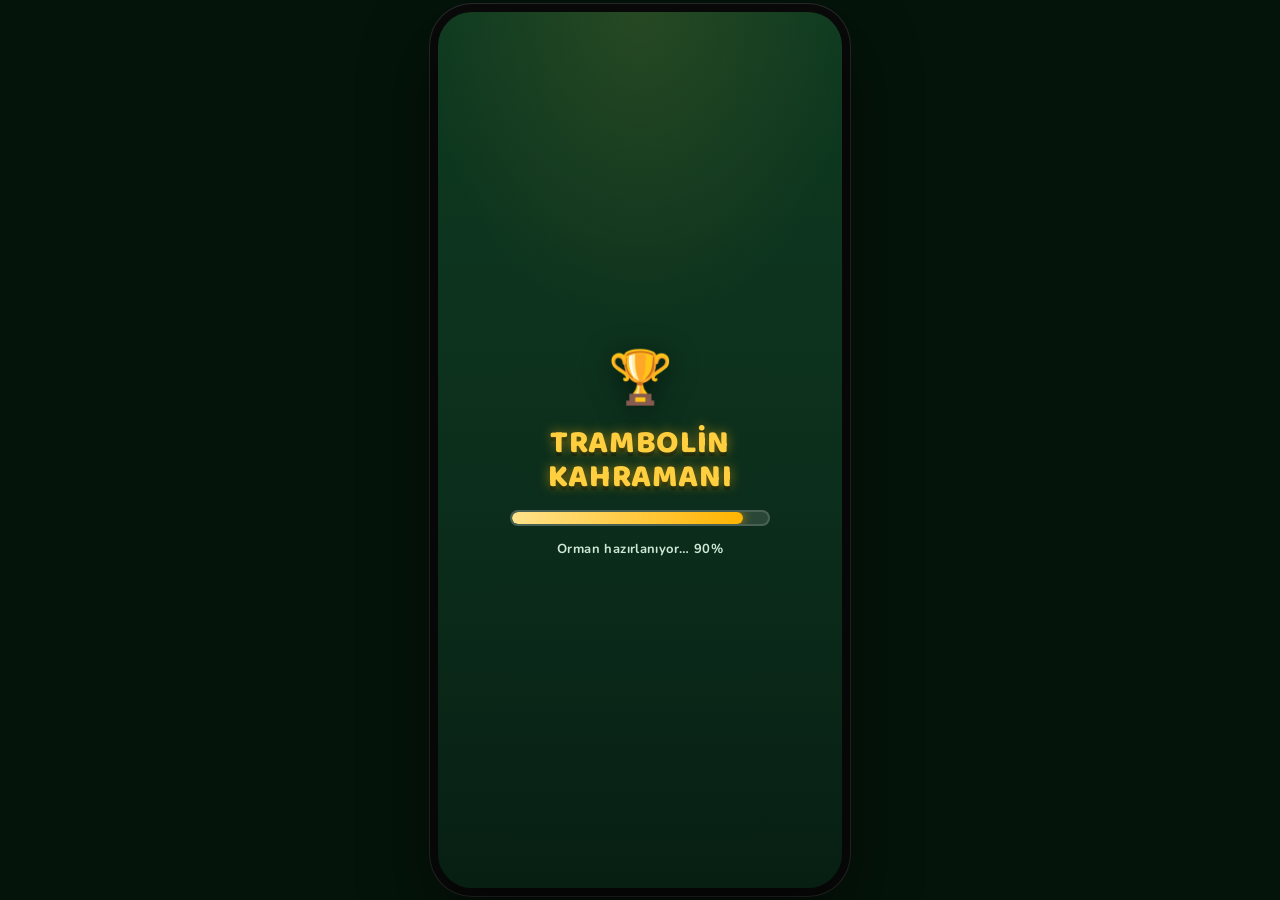
==== trampoline-game/index.html @ 2e157fe6 "Add Bölüm 13 · Okyanus Derinliği (Deep Ocean) New underwater theme: rising bubble parallax layers, s" ====
<!DOCTYPE html>
<html lang="tr">
<head>
<meta charset="UTF-8">
<meta name="viewport" content="width=device-width, initial-scale=1.0, maximum-scale=1.0, user-scalable=no, viewport-fit=cover">
<title>Trambolin Kahramanı</title>
<link rel="preconnect" href="https://fonts.googleapis.com">
<link rel="preconnect" href="https://fonts.gstatic.com" crossorigin>
<link href="https://fonts.googleapis.com/css2?family=Baloo+2:wght@500;700;800&family=Nunito:wght@400;600;700;800&display=swap" rel="stylesheet">
<link rel="stylesheet" href="style.css">
</head>
<body>
<div class="phone-frame" id="phoneFrame">
  <canvas id="game"></canvas>

  <!-- Yükleniyor ekranı -->
  <section class="screen loading-screen" id="loadingScreen">
    <div class="logo-badge">🏆</div>
    <h1 class="game-title">TRAMBOLİN<br>KAHRAMANI</h1>
    <div class="loading-bar-track">
      <div class="loading-bar-fill" id="loadingFill"></div>
    </div>
    <p class="loading-label" id="loadingLabel">Orman hazırlanıyor… 0%</p>
  </section>

  <!-- Ana menü -->
  <section class="screen menu-screen" id="menuScreen" hidden>
    <div class="menu-header">
      <div class="menu-header-title">
        <div class="logo-badge tiny">🥷</div>
        <h1 class="game-title small">TRAMBOLİN KAHRAMANI</h1>
      </div>
      <div class="gold-badge" id="menuGold"><span class="coin-dot">🪙</span><span id="menuGoldAmount">0</span></div>
    </div>

    <div class="level-list" id="levelList"><!-- JS ile doldurulur --></div>

    <div class="menu-buttons">
      <button class="btn btn-primary" id="startBtn">OYNA</button>
      <div class="menu-buttons-row">
        <div class="shop-btn-wrap">
          <div class="shop-hint" id="shopHint" hidden>
            <span class="shop-hint-arrow">⬆️</span>
            <span class="shop-hint-text">Yükseltme yap!</span>
          </div>
          <button class="btn btn-secondary" id="shopBtn">🛠️ YÜKSELTMELER</button>
        </div>
        <button class="btn btn-secondary" id="howtoBtn">❔ NASIL OYNANIR</button>
      </div>
    </div>
  </section>

  <!-- Nasıl oynanır ekranı -->
  <section class="screen howto-screen" id="howtoScreen" hidden>
    <h2 class="howto-title">Nasıl Oynanır?</h2>
    <ul class="howto-list">
      <li>
        <span class="howto-icon">🤸</span>
        <span>Kahramanın trambolin üzerinde otomatik olarak zıplar.</span>
      </li>
      <li>
        <span class="howto-icon">👆</span>
        <span>Havadayken ekrana dokun, her dokunuş onu biraz daha <b>yükseğe</b> fırlatır!</span>
      </li>
      <li>
        <span class="howto-icon">🪙</span>
        <span>Ne kadar yükseğe çıkarsan, o kadar çok <b>altın ödül</b> toplarsın.</span>
      </li>
      <li>
        <span class="howto-icon">🎭</span>
        <span>Tüm ödülleri topla, bölümü geç ve kahramanın <b>gizemli maskesi</b> düşsün!</span>
      </li>
      <li>
        <span class="howto-icon">🛠️</span>
        <span>Topladığın altınlarla <b>Yükseltmeler</b>'den trambolini geliştir — oyun sırasında da açabilirsin, etkisi hemen başlar!</span>
      </li>
      <li>
        <span class="howto-icon">🗺️</span>
        <span>Bölümü geçince yeni bir tema açılır: Kar Dağı, Çöl Vahası, Balon Şenliği ve Slime Körfezi, Turkuaz Ada, Gökdelenler, Örümcek Kulesi, Beyzbol Stadyumu, Uzay Yarışı, Kutup Işıkları, Volkan Ağzı ve Okyanus Derinliği seni bekliyor. Gökdelenlerde helikoptere binince dokunarak hızlan, pervanelerle bulutları yar! 🚁 Örümcek Kulesi'nde trambolinden zıpladıktan sonra bir örümcek kahraman sana ağ atıp birlikte yükseklere taşır 🕸️ — ama ağda süzülme hızı hızla düşer, bu yüzden tırmanmaya devam etmek için ekrana <b>aralıksız dokunman</b> gerekir; tıklamayı bırakırsan yavaşça düşmeye başlarsın! Beyzbol Stadyumu'nda dev ışık kuleleri ve toprak elmasın üzerinde altın yerine <b>futbol, basketbol ve tenis topu</b> toplarsın ⚽🏀🎾. Uzay Yarışı'nda yıldızların arasında altın yerine <b>kuyruklu yıldız</b> toplarsın ☄️ — her kuyruklu yıldız seni kalıcı olarak <b>daha da hızlandırır</b>, tempo gittikçe artar! Kutup Işıkları'nda gökyüzünde dalgalanan auroralar altında altın yerine <b>kar taneleri</b> ❄️ toplarsın. Volkan Ağzı'nda kaynayan lav gölünün üzerinde altın yerine <b>kor</b> 🔥 toplarsın. Okyanus Derinliği'nde mercanlar arasından yüzeye doğru yüzerken altın yerine <b>inci</b> 🫧 toplarsın. Her bölümde yeni yükseltme kademeleri açılır. Mancınığa ulaşınca ekrana basılı tut, metre yeşildeyken bırak! 🎯 Balonları itip geç 🎈, yapışan slime'ları dokunarak silkele! Uçuş Takviyesi her dokunuşta daha çok slime atar, Yay Gücü ise yükünü hafifletir.</span>
      </li>
      <li>
        <span class="howto-icon">✕</span>
        <span>Takılırsan HUD'daki <b>Bölümü Bitir</b> ile ana menüye dönebilirsin — ama önce Yükseltmeler'den güçlenmeyi dene!</span>
      </li>
    </ul>
    <div class="menu-buttons">
      <button class="btn btn-primary" id="howtoStartBtn">ANLADIM, OYNA!</button>
      <button class="btn btn-secondary" id="howtoBackBtn">GERİ</button>
    </div>
  </section>

  <!-- Dükkan / yükseltme ekranı -->
  <section class="screen shop-screen" id="shopScreen" hidden>
    <h2 class="howto-title">🛠️ Yükseltmeler</h2>
    <div class="gold-badge large" id="shopGold"><span class="coin-dot">🪙</span><span id="shopGoldAmount">0</span></div>

    <div class="upgrade-list" id="upgradeList"><!-- JS ile doldurulur --></div>

    <div class="menu-buttons">
      <button class="btn btn-secondary" id="shopBackBtn">GERİ</button>
    </div>
  </section>

  <!-- Oyun içi HUD -->
  <div class="hud" id="hud" hidden>
    <div class="hud-top">
      <div class="hud-level" id="hudLevel">Bölüm 1 · Yeşil Orman</div>
      <div class="hud-badges">
        <div class="hud-coins"><span class="coin-dot" id="hudCoinIcon">🪙</span><span id="coinCount">0</span>/<span id="coinTotal">6</span></div>
        <div class="hud-gold"><span class="coin-dot">💰</span><span id="hudGoldAmount">0</span></div>
      </div>
    </div>
    <div class="slime-warn" id="slimeWarn" hidden></div>
    <div class="height-track">
      <div class="height-fill" id="heightFill"></div>
    </div>
    <div class="hud-bottom">
      <div class="hud-chips">
        <div class="chip-col" id="chipsLeft"></div>
        <div class="chip-col right" id="chipsRight"></div>
      </div>
      <div class="hud-actions">
        <button class="hud-shop-btn" id="hudShopBtn">🛠️ Yükseltmeler</button>
        <button class="hud-shop-btn" id="hudRestartBtn">🔄 Yeniden Başlat</button>
        <button class="hud-shop-btn hud-quit-btn" id="hudQuitBtn">✕ Bölümü Bitir</button>
      </div>
    </div>
  </div>

  <!-- Mancınık fırlatma metresi -->
  <div class="sling-meter" id="slingMeter" hidden>
    <div class="sling-meter-title">FIRLATMA GÜCÜ</div>
    <div class="sling-meter-bar">
      <div class="sling-seg sling-red"></div>
      <div class="sling-seg sling-yellow"></div>
      <div class="sling-seg sling-green"></div>
      <div class="sling-marker" id="slingMarker"></div>
    </div>
    <div class="sling-meter-labels"><span>Yetersiz</span><span>Orta</span><span>Yeterli</span></div>
    <div class="sling-meter-hint">Basılı tut, yeşilde bırak!</div>
  </div>
  <div class="sling-result" id="slingResult" hidden></div>

  <!-- Bölüm tamamlandı ekranı -->
  <section class="screen complete-screen" id="completeScreen" hidden>
    <div class="confetti-layer" id="confettiLayer"></div>
    <div class="logo-badge">🎉</div>
    <h1 class="game-title small">TEBRİKLER!</h1>
    <p class="complete-sub" id="completeLevelName">Bölüm 1 Tamamlandı</p>
    <p class="complete-sub2">Kahramanın maskesi düştü! 🎭➡️😄</p>
    <p class="complete-gold" id="completeGoldEarned">+60 🪙</p>
    <p class="complete-unlock" id="completeUnlockMsg" hidden>Yeni bölüm açıldı!</p>
    <div class="menu-buttons">
      <button class="btn btn-primary btn-lg" id="nextLevelBtn" hidden>SONRAKİ BÖLÜM</button>
      <button class="btn btn-secondary btn-lg" id="replayBtn">TEKRAR OYNA</button>
      <button class="btn btn-secondary" id="menuBtn">ANA MENÜ</button>
    </div>
  </section>
</div>

  <script src="game.js"></script>
</body>
</html>
---- trampoline-game/style.css ----
:root {
  color-scheme: dark;
  --gold: #ffcf3f;
  --gold-glow: #ffb400;
  --forest-dark: #0c2e1c;
  --forest-mid: #164a2b;
  --ink: #fff8e6;
  --muted: #cfe8d6;
}

* { box-sizing: border-box; -webkit-tap-highlight-color: transparent; }

html, body {
  height: 100%;
  margin: 0;
  overscroll-behavior: none;
  touch-action: manipulation;
}

body {
  background: #04140a;
  color: var(--ink);
  font-family: 'Nunito', -apple-system, BlinkMacSystemFont, "Segoe UI", Roboto, sans-serif;
  display: flex;
  align-items: center;
  justify-content: center;
  min-height: 100vh;
  padding: 12px;
  user-select: none;
}

.phone-frame {
  position: relative;
  width: min(100vw - 24px, calc((100vh - 24px) * 390 / 844));
  aspect-ratio: 390 / 844;
  background: #04140a;
  border-radius: 34px;
  overflow: hidden;
  box-shadow: 0 30px 70px rgba(0, 0, 0, 0.6), 0 0 0 8px #0a0a0a, 0 0 0 9px #2a2a2a;
}

#game {
  position: absolute;
  inset: 0;
  width: 100%;
  height: 100%;
  display: block;
  touch-action: none;
}

[hidden] {
  display: none !important;
}

.screen {
  position: absolute;
  inset: 0;
  z-index: 5;
  display: flex;
  flex-direction: column;
  align-items: center;
  justify-content: center;
  gap: 14px;
  padding: 32px 26px;
  text-align: center;
  background:
    radial-gradient(ellipse 90% 60% at 50% 0%, rgba(255, 207, 63, 0.10), transparent 60%),
    linear-gradient(180deg, #0e3a20 0%, #0c2e1c 55%, #071f13 100%);
}

.logo-badge {
  font-size: 52px;
  filter: drop-shadow(0 6px 14px rgba(0, 0, 0, 0.5));
  animation: bob 2.4s ease-in-out infinite;
}
.logo-badge.small { font-size: 40px; }
.logo-badge.tiny { font-size: 26px; animation: none; }

@keyframes bob {
  0%, 100% { transform: translateY(0); }
  50% { transform: translateY(-8px); }
}

.game-title {
  font-family: 'Baloo 2', 'Nunito', sans-serif;
  font-weight: 800;
  font-size: 32px;
  line-height: 1.08;
  margin: 0;
  letter-spacing: 0.02em;
  color: var(--gold);
  text-shadow: 0 0 12px rgba(255, 180, 0, 0.55), 0 4px 0 rgba(0, 0, 0, 0.35);
}
.game-title.small { font-size: 26px; }

.level-subtitle {
  margin: 0;
  color: var(--muted);
  font-weight: 700;
  font-size: 15px;
  letter-spacing: 0.03em;
}

/* Menu header */
.menu-header {
  width: 100%;
  max-width: 320px;
  display: flex;
  align-items: center;
  justify-content: space-between;
  gap: 8px;
}

.menu-header-title {
  display: flex;
  align-items: center;
  gap: 8px;
  min-width: 0;
}

.menu-header-title .game-title {
  font-size: 15px;
  line-height: 1.15;
  text-align: left;
}

.gold-badge {
  display: flex;
  align-items: center;
  gap: 5px;
  font-family: 'Baloo 2', sans-serif;
  font-weight: 700;
  font-size: 15px;
  color: var(--gold);
  background: rgba(0, 0, 0, 0.3);
  border: 1px solid rgba(255, 207, 63, 0.3);
  padding: 6px 12px;
  border-radius: 999px;
  flex-shrink: 0;
}

.gold-badge.large {
  font-size: 20px;
  padding: 8px 18px;
}

/* Level list */
.level-list {
  width: 100%;
  max-width: 320px;
  display: flex;
  flex-direction: column;
  gap: 8px;
}

.level-card {
  display: flex;
  align-items: center;
  gap: 10px;
  background: rgba(255, 255, 255, 0.06);
  border: 1px solid rgba(255, 255, 255, 0.12);
  border-radius: 14px;
  padding: 10px 12px;
  text-align: left;
  cursor: pointer;
  font-family: 'Nunito', sans-serif;
  color: var(--ink);
  transition: transform 0.1s ease, border-color 0.15s ease;
}

.level-card:active { transform: scale(0.98); }

.level-card.current {
  border-color: var(--gold);
  background: rgba(255, 207, 63, 0.12);
}

.level-card.locked {
  opacity: 0.55;
  cursor: not-allowed;
}

.level-card-icon {
  font-size: 26px;
  width: 34px;
  text-align: center;
  flex-shrink: 0;
}

.level-card-info {
  flex: 1;
  min-width: 0;
}

.level-card-name {
  font-weight: 700;
  font-size: 13px;
}

.level-card-status {
  font-size: 11px;
  color: var(--muted);
}

.level-card-check {
  font-size: 16px;
  flex-shrink: 0;
}

.menu-buttons {
  display: flex;
  flex-direction: column;
  gap: 12px;
  width: 100%;
  max-width: 280px;
  margin-top: 8px;
}

.menu-buttons-row {
  display: flex;
  gap: 10px;
}

.menu-buttons-row .btn {
  flex: 1;
  padding-left: 6px;
  padding-right: 6px;
  font-size: 13px;
}

.shop-btn-wrap {
  position: relative;
  flex: 1;
  display: flex;
}

/* Animated hint pointing at the upgrades button after an incomplete run */
.shop-hint {
  position: absolute;
  bottom: 100%;
  left: 50%;
  transform: translateX(-50%);
  display: flex;
  flex-direction: column;
  align-items: center;
  gap: 2px;
  margin-bottom: 4px;
  pointer-events: none;
  white-space: nowrap;
  z-index: 2;
}

.shop-hint-arrow {
  font-size: 22px;
  animation: hint-bounce 0.9s ease-in-out infinite;
  filter: drop-shadow(0 0 6px rgba(255, 180, 0, 0.7));
}

.shop-hint-text {
  font-family: 'Baloo 2', sans-serif;
  font-weight: 700;
  font-size: 12px;
  color: var(--gold);
  background: rgba(0, 0, 0, 0.55);
  padding: 3px 10px;
  border-radius: 999px;
  text-shadow: 0 0 6px rgba(255, 180, 0, 0.6);
}

@keyframes hint-bounce {
  0%, 100% { transform: translateY(0); }
  50% { transform: translateY(6px); }
}

@media (prefers-reduced-motion: reduce) {
  .shop-hint-arrow { animation: none; }
}

.btn {
  border: none;
  padding: 15px 20px;
  border-radius: 16px;
  font-family: 'Baloo 2', 'Nunito', sans-serif;
  font-size: 17px;
  font-weight: 700;
  letter-spacing: 0.03em;
  cursor: pointer;
  transition: transform 0.1s ease;
}
.btn:active { transform: scale(0.96); }
.btn:focus-visible { outline: 3px solid #9be8ff; outline-offset: 2px; }

.btn-lg {
  font-size: 20px;
  padding: 17px 20px;
}

.btn-primary {
  background: linear-gradient(180deg, #ffe28a, var(--gold-glow));
  color: #3a2400;
  box-shadow: 0 8px 0 #a76a00, 0 10px 20px rgba(255, 180, 0, 0.35);
}

.btn-secondary {
  background: rgba(255, 255, 255, 0.08);
  color: var(--ink);
  border: 2px solid rgba(255, 255, 255, 0.18);
  box-shadow: 0 6px 0 rgba(0, 0, 0, 0.25);
}

.menu-hint {
  margin-top: 4px;
  font-size: 12px;
  color: var(--muted);
  opacity: 0.8;
}

/* Loading */
.loading-bar-track {
  width: 78%;
  max-width: 260px;
  height: 16px;
  border-radius: 999px;
  background: rgba(255, 255, 255, 0.12);
  overflow: hidden;
  border: 2px solid rgba(255, 255, 255, 0.15);
}

.loading-bar-fill {
  height: 100%;
  width: 0%;
  border-radius: 999px;
  background: linear-gradient(90deg, #ffe28a, var(--gold-glow));
  box-shadow: 0 0 12px rgba(255, 180, 0, 0.7);
  transition: width 0.15s ease-out;
}

.loading-label {
  margin: 0;
  font-size: 13px;
  font-weight: 700;
  color: var(--muted);
  letter-spacing: 0.03em;
}

/* Nasıl oynanır */
.howto-title {
  font-family: 'Baloo 2', sans-serif;
  color: var(--gold);
  font-size: 24px;
  margin: 0 0 4px;
}

.howto-list {
  list-style: none;
  margin: 0;
  padding: 0;
  display: flex;
  flex-direction: column;
  gap: 14px;
  text-align: left;
  width: 100%;
  max-width: 300px;
}

.howto-list li {
  display: flex;
  align-items: flex-start;
  gap: 12px;
  background: rgba(255, 255, 255, 0.06);
  border: 1px solid rgba(255, 255, 255, 0.12);
  border-radius: 14px;
  padding: 12px 14px;
  font-size: 14px;
  line-height: 1.4;
  color: var(--ink);
}

.howto-icon {
  font-size: 22px;
  flex-shrink: 0;
}

.howto-list b { color: var(--gold); }

/* Dükkan / yükseltmeler */
.upgrade-list {
  width: 100%;
  max-width: 320px;
  display: flex;
  flex-direction: column;
  gap: 12px;
}

.upgrade-card {
  background: rgba(255, 255, 255, 0.06);
  border: 1px solid rgba(255, 255, 255, 0.12);
  border-radius: 16px;
  padding: 14px 16px;
  text-align: left;
}

.upgrade-card-top {
  display: flex;
  align-items: center;
  gap: 10px;
  margin-bottom: 6px;
}

.upgrade-icon { font-size: 24px; }

.upgrade-name {
  font-weight: 700;
  font-size: 17px;
  flex: 1;
}

.upgrade-tier-dots {
  display: flex;
  gap: 4px;
}

.upgrade-tier-dots .dot {
  width: 8px;
  height: 8px;
  border-radius: 50%;
  background: rgba(255, 255, 255, 0.18);
}

.upgrade-tier-dots .dot.filled {
  background: var(--gold);
  box-shadow: 0 0 6px rgba(255, 180, 0, 0.8);
}

.upgrade-desc {
  font-size: 13px;
  color: var(--muted);
  margin: 0 0 10px;
  line-height: 1.4;
}

.upgrade-buy-row {
  display: flex;
  align-items: center;
  justify-content: space-between;
  gap: 10px;
}

.upgrade-cost {
  font-family: 'Baloo 2', sans-serif;
  font-weight: 700;
  font-size: 16px;
  color: var(--gold);
}

.upgrade-buy-btn {
  border: none;
  padding: 9px 16px;
  border-radius: 10px;
  font-family: 'Baloo 2', sans-serif;
  font-weight: 700;
  font-size: 15px;
  cursor: pointer;
  background: linear-gradient(180deg, #ffe28a, var(--gold-glow));
  color: #3a2400;
  box-shadow: 0 4px 0 #a76a00;
}

.upgrade-buy-btn:active { transform: scale(0.95); }
.upgrade-buy-btn:focus-visible { outline: 3px solid #9be8ff; outline-offset: 2px; }

.upgrade-buy-btn:disabled {
  background: rgba(255, 255, 255, 0.1);
  color: var(--muted);
  box-shadow: none;
  cursor: not-allowed;
}

/* HUD */
.hud {
  position: absolute;
  top: 0;
  left: 0;
  right: 0;
  bottom: 0;
  z-index: 4;
  padding: 16px 18px 14px;
  display: flex;
  flex-direction: column;
  gap: 8px;
  pointer-events: none;
}

.hud-top {
  display: flex;
  align-items: center;
  justify-content: space-between;
}

.hud-level {
  font-size: 11px;
  white-space: nowrap;
  min-width: 0;
  overflow: hidden;
  text-overflow: ellipsis;
  font-weight: 700;
  letter-spacing: 0.02em;
  color: var(--muted);
  background: rgba(0, 0, 0, 0.35);
  padding: 6px 12px;
  border-radius: 999px;
}

.hud-badges {
  display: flex;
  gap: 6px;
}

.hud-coins, .hud-gold {
  display: flex;
  align-items: center;
  gap: 4px;
  font-family: 'Baloo 2', sans-serif;
  font-weight: 700;
  font-size: 14px;
  color: var(--gold);
  background: rgba(0, 0, 0, 0.35);
  padding: 6px 12px;
  border-radius: 999px;
}

.hud-gold { color: #ffe28a; }

.coin-dot { font-size: 15px; }

.hud-bottom {
  margin-top: auto;
  display: flex;
  flex-direction: column;
  gap: 8px;
}

.hud-chips {
  display: flex;
  justify-content: space-between;
  align-items: flex-end;
}

.chip-col {
  display: flex;
  flex-direction: column;
  gap: 4px;
}
.chip-col.right { align-items: flex-end; }

.upgrade-chip {
  font-size: 14px;
  font-weight: 800;
  color: var(--gold);
  background: rgba(0, 0, 0, 0.55);
  border: 1px solid rgba(255, 207, 63, 0.6);
  padding: 4px 10px;
  border-radius: 999px;
  white-space: nowrap;
}
.upgrade-chip.maxed { color: #ffe28a; border-color: #ffe28a; }

/* Upgrades screen: scrolling list so many upgrades fit */
.shop-screen {
  justify-content: flex-start;
  padding-top: 22px;
  padding-bottom: 18px;
  gap: 10px;
}
.shop-screen .upgrade-list {
  flex: 1 1 0;
  min-height: 0;
  overflow-y: auto;
  gap: 8px;
  padding-right: 4px;
}
.shop-screen .upgrade-card { padding: 10px 12px; }
.upgrade-card.locked { opacity: 0.55; }
.howto-screen { justify-content: flex-start; overflow-y: auto; }

.hud-actions {
  display: flex;
  flex-wrap: wrap;
  justify-content: center;
  gap: 8px;
}

.hud-shop-btn {
  pointer-events: auto;
  border: 1px solid rgba(255, 207, 63, 0.45);
  background: rgba(0, 0, 0, 0.45);
  color: var(--gold);
  font-family: 'Baloo 2', sans-serif;
  font-weight: 700;
  font-size: 15px;
  padding: 8px 14px;
  border-radius: 999px;
  cursor: pointer;
}
.hud-shop-btn:active { transform: scale(0.95); }
.hud-shop-btn:focus-visible { outline: 3px solid #9be8ff; outline-offset: 2px; }

.hud-quit-btn {
  border-color: rgba(255, 120, 120, 0.5);
  color: #ffb3b3;
}

.slime-warn {
  align-self: flex-start;
  background: rgba(40, 140, 60, 0.85);
  color: #eaffe9;
  font-weight: 800;
  font-size: 12px;
  padding: 6px 12px;
  border-radius: 999px;
}

/* Slingshot meter */
.sling-meter {
  position: absolute;
  left: 50%;
  bottom: 190px;
  transform: translateX(-50%);
  width: 78%;
  max-width: 290px;
  z-index: 4;
  pointer-events: none;
  text-align: center;
}
.sling-meter-title {
  font-family: 'Baloo 2', sans-serif;
  font-weight: 800;
  font-size: 13px;
  letter-spacing: 0.06em;
  color: #fff;
  text-shadow: 0 2px 6px rgba(0, 0, 0, 0.7);
  margin-bottom: 6px;
}
.sling-meter-bar {
  position: relative;
  display: flex;
  height: 22px;
  border-radius: 999px;
  overflow: hidden;
  border: 2px solid rgba(255, 255, 255, 0.85);
  box-shadow: 0 4px 12px rgba(0, 0, 0, 0.5);
}
.sling-seg { height: 100%; }
.sling-red { width: 35%; background: #e5383b; }
.sling-yellow { width: 35%; background: #ffd23f; }
.sling-green { width: 30%; background: #3ddc84; }
.sling-marker {
  position: absolute;
  top: -3px;
  bottom: -3px;
  left: 0;
  width: 5px;
  background: #fff;
  box-shadow: 0 0 8px #fff, 0 0 2px #000;
  transform: translateX(-50%);
}
.sling-meter-labels {
  display: flex;
  margin-top: 4px;
  font-size: 11px;
  font-weight: 800;
  color: #fff;
  text-shadow: 0 1px 4px rgba(0, 0, 0, 0.8);
}
.sling-meter-labels span:nth-child(1) { width: 35%; text-align: center; }
.sling-meter-labels span:nth-child(2) { width: 35%; text-align: center; }
.sling-meter-labels span:nth-child(3) { width: 30%; text-align: center; }
.sling-meter-hint {
  margin-top: 8px;
  font-size: 12px;
  font-weight: 700;
  color: #fff;
  text-shadow: 0 1px 4px rgba(0, 0, 0, 0.8);
}
.sling-result {
  position: absolute;
  left: 0;
  right: 0;
  top: 40%;
  z-index: 4;
  pointer-events: none;
  text-align: center;
  font-family: 'Baloo 2', sans-serif;
  font-weight: 800;
  font-size: 28px;
  text-shadow: 0 3px 10px rgba(0, 0, 0, 0.7);
}

.screen.shop-overlay {
  background: rgba(5, 22, 13, 0.88);
}

.height-track {
  align-self: flex-end;
  width: 8px;
  height: 220px;
  background: rgba(0, 0, 0, 0.35);
  border-radius: 999px;
  overflow: hidden;
  position: relative;
}

.height-fill {
  position: absolute;
  bottom: 0;
  left: 0;
  right: 0;
  height: 0%;
  background: linear-gradient(180deg, var(--gold), var(--gold-glow));
  box-shadow: 0 0 8px rgba(255, 180, 0, 0.7);
  transition: height 0.12s linear;
}

/* Level complete */
.complete-screen {
  background:
    radial-gradient(ellipse 100% 70% at 50% 20%, rgba(255, 207, 63, 0.20), transparent 60%),
    linear-gradient(180deg, #123c22 0%, #0c2e1c 60%, #071f13 100%);
}

.complete-sub {
  margin: 0;
  font-family: 'Baloo 2', sans-serif;
  font-size: 18px;
  font-weight: 700;
  color: var(--ink);
}

.complete-sub2 {
  margin: 0;
  font-size: 14px;
  color: var(--muted);
}

.complete-gold {
  margin: 4px 0 0;
  font-family: 'Baloo 2', sans-serif;
  font-weight: 700;
  font-size: 20px;
  color: var(--gold);
  text-shadow: 0 0 10px rgba(255, 180, 0, 0.5);
}

.complete-unlock {
  margin: 0;
  font-size: 13px;
  font-weight: 700;
  color: #9be8ff;
}

.confetti-layer {
  position: absolute;
  inset: 0;
  overflow: hidden;
  pointer-events: none;
  z-index: -1;
}

.confetti-piece {
  position: absolute;
  top: -20px;
  width: 8px;
  height: 12px;
  opacity: 0.95;
  animation: confetti-fall linear forwards;
}

@keyframes confetti-fall {
  to {
    transform: translateY(120vh) rotate(560deg);
    opacity: 0;
  }
}

@media (prefers-reduced-motion: reduce) {
  .logo-badge { animation: none; }
  .confetti-piece { animation-duration: 0.01ms !important; }
}

@media (max-height: 700px) {
  .howto-list li { padding: 10px 12px; font-size: 13px; }
  .game-title { font-size: 26px; }
  .level-card { padding: 8px 10px; }
  .upgrade-card { padding: 10px 12px; }
}
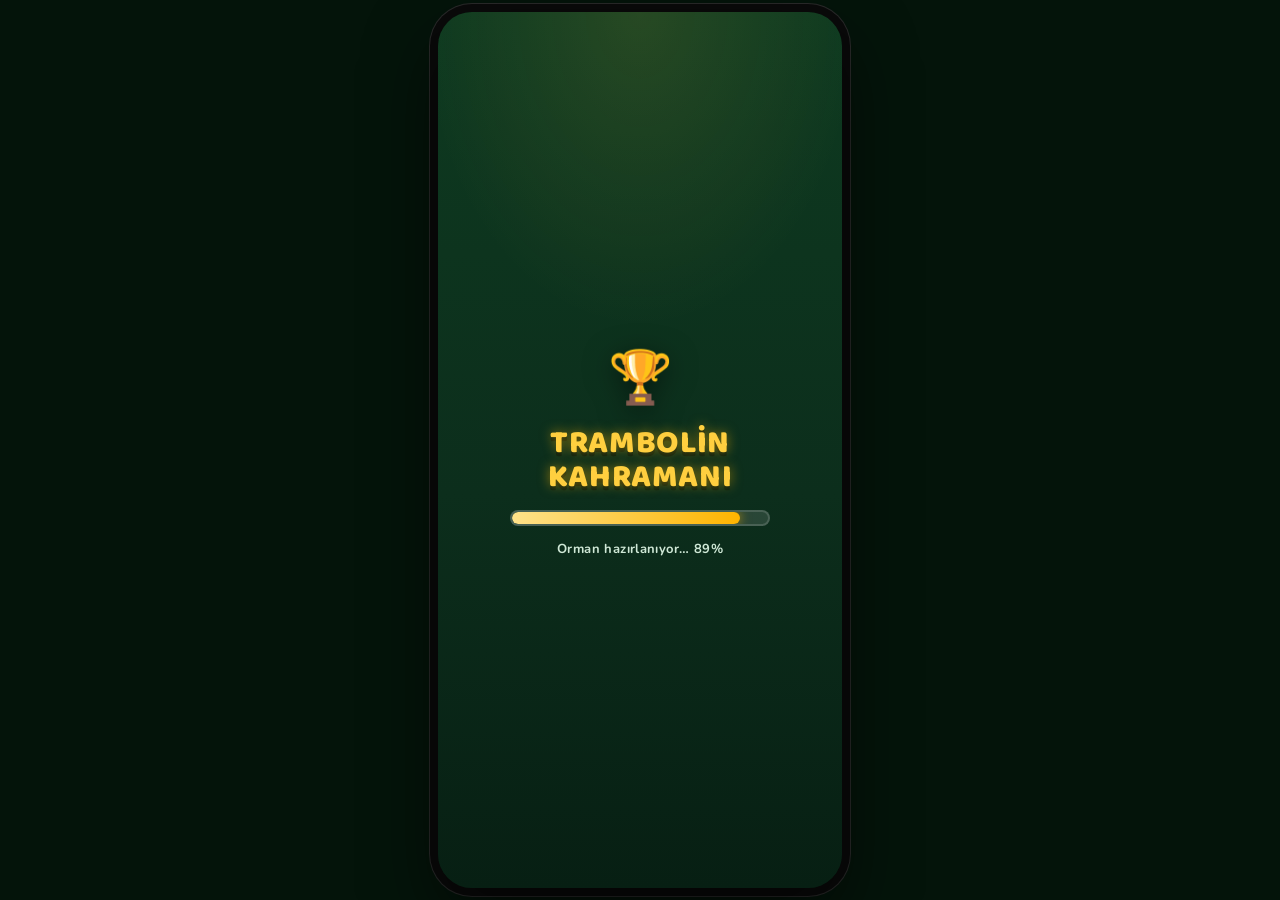
==== commit 454f25e3: "Add Bölüm 14 · Kristal Mağara (Crystal Cave) New underground cavern theme: glowing faceted crystal c" ====
--- a/trampoline-game/index.html
+++ b/trampoline-game/index.html
@@ -76,7 +76,7 @@
       </li>
       <li>
         <span class="howto-icon">🗺️</span>
-        <span>Bölümü geçince yeni bir tema açılır: Kar Dağı, Çöl Vahası, Balon Şenliği ve Slime Körfezi, Turkuaz Ada, Gökdelenler, Örümcek Kulesi, Beyzbol Stadyumu, Uzay Yarışı, Kutup Işıkları, Volkan Ağzı ve Okyanus Derinliği seni bekliyor. Gökdelenlerde helikoptere binince dokunarak hızlan, pervanelerle bulutları yar! 🚁 Örümcek Kulesi'nde trambolinden zıpladıktan sonra bir örümcek kahraman sana ağ atıp birlikte yükseklere taşır 🕸️ — ama ağda süzülme hızı hızla düşer, bu yüzden tırmanmaya devam etmek için ekrana <b>aralıksız dokunman</b> gerekir; tıklamayı bırakırsan yavaşça düşmeye başlarsın! Beyzbol Stadyumu'nda dev ışık kuleleri ve toprak elmasın üzerinde altın yerine <b>futbol, basketbol ve tenis topu</b> toplarsın ⚽🏀🎾. Uzay Yarışı'nda yıldızların arasında altın yerine <b>kuyruklu yıldız</b> toplarsın ☄️ — her kuyruklu yıldız seni kalıcı olarak <b>daha da hızlandırır</b>, tempo gittikçe artar! Kutup Işıkları'nda gökyüzünde dalgalanan auroralar altında altın yerine <b>kar taneleri</b> ❄️ toplarsın. Volkan Ağzı'nda kaynayan lav gölünün üzerinde altın yerine <b>kor</b> 🔥 toplarsın. Okyanus Derinliği'nde mercanlar arasından yüzeye doğru yüzerken altın yerine <b>inci</b> 🫧 toplarsın. Her bölümde yeni yükseltme kademeleri açılır. Mancınığa ulaşınca ekrana basılı tut, metre yeşildeyken bırak! 🎯 Balonları itip geç 🎈, yapışan slime'ları dokunarak silkele! Uçuş Takviyesi her dokunuşta daha çok slime atar, Yay Gücü ise yükünü hafifletir.</span>
+        <span>Bölümü geçince yeni bir tema açılır: Kar Dağı, Çöl Vahası, Balon Şenliği ve Slime Körfezi, Turkuaz Ada, Gökdelenler, Örümcek Kulesi, Beyzbol Stadyumu, Uzay Yarışı, Kutup Işıkları, Volkan Ağzı, Okyanus Derinliği ve Kristal Mağara seni bekliyor. Gökdelenlerde helikoptere binince dokunarak hızlan, pervanelerle bulutları yar! 🚁 Örümcek Kulesi'nde trambolinden zıpladıktan sonra bir örümcek kahraman sana ağ atıp birlikte yükseklere taşır 🕸️ — ama ağda süzülme hızı hızla düşer, bu yüzden tırmanmaya devam etmek için ekrana <b>aralıksız dokunman</b> gerekir; tıklamayı bırakırsan yavaşça düşmeye başlarsın! Beyzbol Stadyumu'nda dev ışık kuleleri ve toprak elmasın üzerinde altın yerine <b>futbol, basketbol ve tenis topu</b> toplarsın ⚽🏀🎾. Uzay Yarışı'nda yıldızların arasında altın yerine <b>kuyruklu yıldız</b> toplarsın ☄️ — her kuyruklu yıldız seni kalıcı olarak <b>daha da hızlandırır</b>, tempo gittikçe artar! Kutup Işıkları'nda gökyüzünde dalgalanan auroralar altında altın yerine <b>kar taneleri</b> ❄️ toplarsın. Volkan Ağzı'nda kaynayan lav gölünün üzerinde altın yerine <b>kor</b> 🔥 toplarsın. Okyanus Derinliği'nde mercanlar arasından yüzeye doğru yüzerken altın yerine <b>inci</b> 🫧 toplarsın. Kristal Mağara'da parlayan kristal kümeleri arasında altın yerine <b>kristal</b> 💎 toplarsın. Her bölümde yeni yükseltme kademeleri açılır. Mancınığa ulaşınca ekrana basılı tut, metre yeşildeyken bırak! 🎯 Balonları itip geç 🎈, yapışan slime'ları dokunarak silkele! Uçuş Takviyesi her dokunuşta daha çok slime atar, Yay Gücü ise yükünü hafifletir.</span>
       </li>
       <li>
         <span class="howto-icon">✕</span>
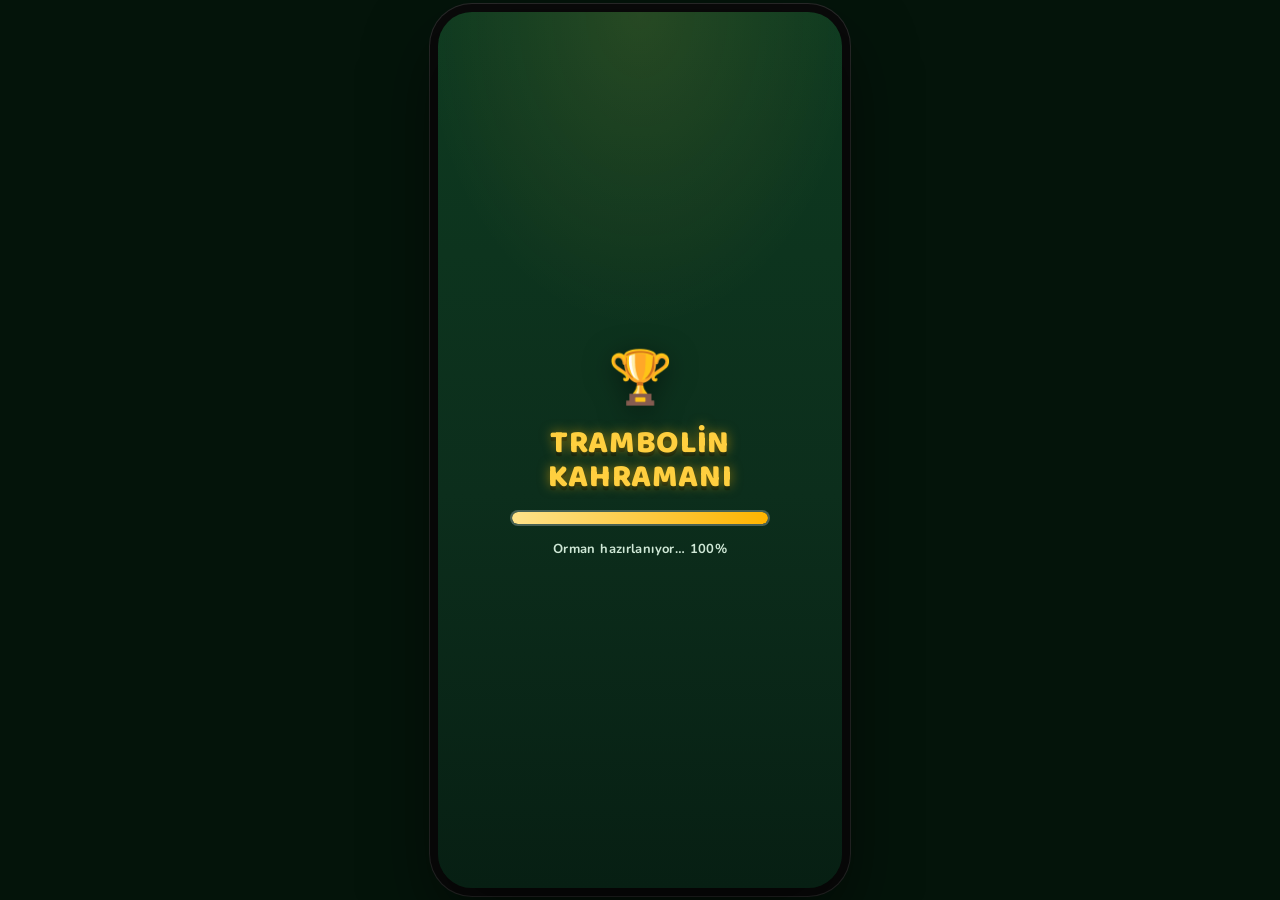
==== commit 2938f3a5: "Add Bölüm 15 · Fener Bayramı (Lantern Festival) New warm night-market theme: glowing paper lanterns " ====
--- a/trampoline-game/index.html
+++ b/trampoline-game/index.html
@@ -76,7 +76,7 @@
       </li>
       <li>
         <span class="howto-icon">🗺️</span>
-        <span>Bölümü geçince yeni bir tema açılır: Kar Dağı, Çöl Vahası, Balon Şenliği ve Slime Körfezi, Turkuaz Ada, Gökdelenler, Örümcek Kulesi, Beyzbol Stadyumu, Uzay Yarışı, Kutup Işıkları, Volkan Ağzı, Okyanus Derinliği ve Kristal Mağara seni bekliyor. Gökdelenlerde helikoptere binince dokunarak hızlan, pervanelerle bulutları yar! 🚁 Örümcek Kulesi'nde trambolinden zıpladıktan sonra bir örümcek kahraman sana ağ atıp birlikte yükseklere taşır 🕸️ — ama ağda süzülme hızı hızla düşer, bu yüzden tırmanmaya devam etmek için ekrana <b>aralıksız dokunman</b> gerekir; tıklamayı bırakırsan yavaşça düşmeye başlarsın! Beyzbol Stadyumu'nda dev ışık kuleleri ve toprak elmasın üzerinde altın yerine <b>futbol, basketbol ve tenis topu</b> toplarsın ⚽🏀🎾. Uzay Yarışı'nda yıldızların arasında altın yerine <b>kuyruklu yıldız</b> toplarsın ☄️ — her kuyruklu yıldız seni kalıcı olarak <b>daha da hızlandırır</b>, tempo gittikçe artar! Kutup Işıkları'nda gökyüzünde dalgalanan auroralar altında altın yerine <b>kar taneleri</b> ❄️ toplarsın. Volkan Ağzı'nda kaynayan lav gölünün üzerinde altın yerine <b>kor</b> 🔥 toplarsın. Okyanus Derinliği'nde mercanlar arasından yüzeye doğru yüzerken altın yerine <b>inci</b> 🫧 toplarsın. Kristal Mağara'da parlayan kristal kümeleri arasında altın yerine <b>kristal</b> 💎 toplarsın. Her bölümde yeni yükseltme kademeleri açılır. Mancınığa ulaşınca ekrana basılı tut, metre yeşildeyken bırak! 🎯 Balonları itip geç 🎈, yapışan slime'ları dokunarak silkele! Uçuş Takviyesi her dokunuşta daha çok slime atar, Yay Gücü ise yükünü hafifletir.</span>
+        <span>Bölümü geçince yeni bir tema açılır: Kar Dağı, Çöl Vahası, Balon Şenliği ve Slime Körfezi, Turkuaz Ada, Gökdelenler, Örümcek Kulesi, Beyzbol Stadyumu, Uzay Yarışı, Kutup Işıkları, Volkan Ağzı, Okyanus Derinliği, Kristal Mağara ve Fener Bayramı seni bekliyor. Gökdelenlerde helikoptere binince dokunarak hızlan, pervanelerle bulutları yar! 🚁 Örümcek Kulesi'nde trambolinden zıpladıktan sonra bir örümcek kahraman sana ağ atıp birlikte yükseklere taşır 🕸️ — ama ağda süzülme hızı hızla düşer, bu yüzden tırmanmaya devam etmek için ekrana <b>aralıksız dokunman</b> gerekir; tıklamayı bırakırsan yavaşça düşmeye başlarsın! Beyzbol Stadyumu'nda dev ışık kuleleri ve toprak elmasın üzerinde altın yerine <b>futbol, basketbol ve tenis topu</b> toplarsın ⚽🏀🎾. Uzay Yarışı'nda yıldızların arasında altın yerine <b>kuyruklu yıldız</b> toplarsın ☄️ — her kuyruklu yıldız seni kalıcı olarak <b>daha da hızlandırır</b>, tempo gittikçe artar! Kutup Işıkları'nda gökyüzünde dalgalanan auroralar altında altın yerine <b>kar taneleri</b> ❄️ toplarsın. Volkan Ağzı'nda kaynayan lav gölünün üzerinde altın yerine <b>kor</b> 🔥 toplarsın. Okyanus Derinliği'nde mercanlar arasından yüzeye doğru yüzerken altın yerine <b>inci</b> 🫧 toplarsın. Kristal Mağara'da parlayan kristal kümeleri arasında altın yerine <b>kristal</b> 💎 toplarsın. Fener Bayramı'nda gökyüzünde süzülen kağıt fenerlerin arasında altın yerine <b>fener</b> 🏮 toplarsın. Her bölümde yeni yükseltme kademeleri açılır. Mancınığa ulaşınca ekrana basılı tut, metre yeşildeyken bırak! 🎯 Balonları itip geç 🎈, yapışan slime'ları dokunarak silkele! Uçuş Takviyesi her dokunuşta daha çok slime atar, Yay Gücü ise yükünü hafifletir.</span>
       </li>
       <li>
         <span class="howto-icon">✕</span>
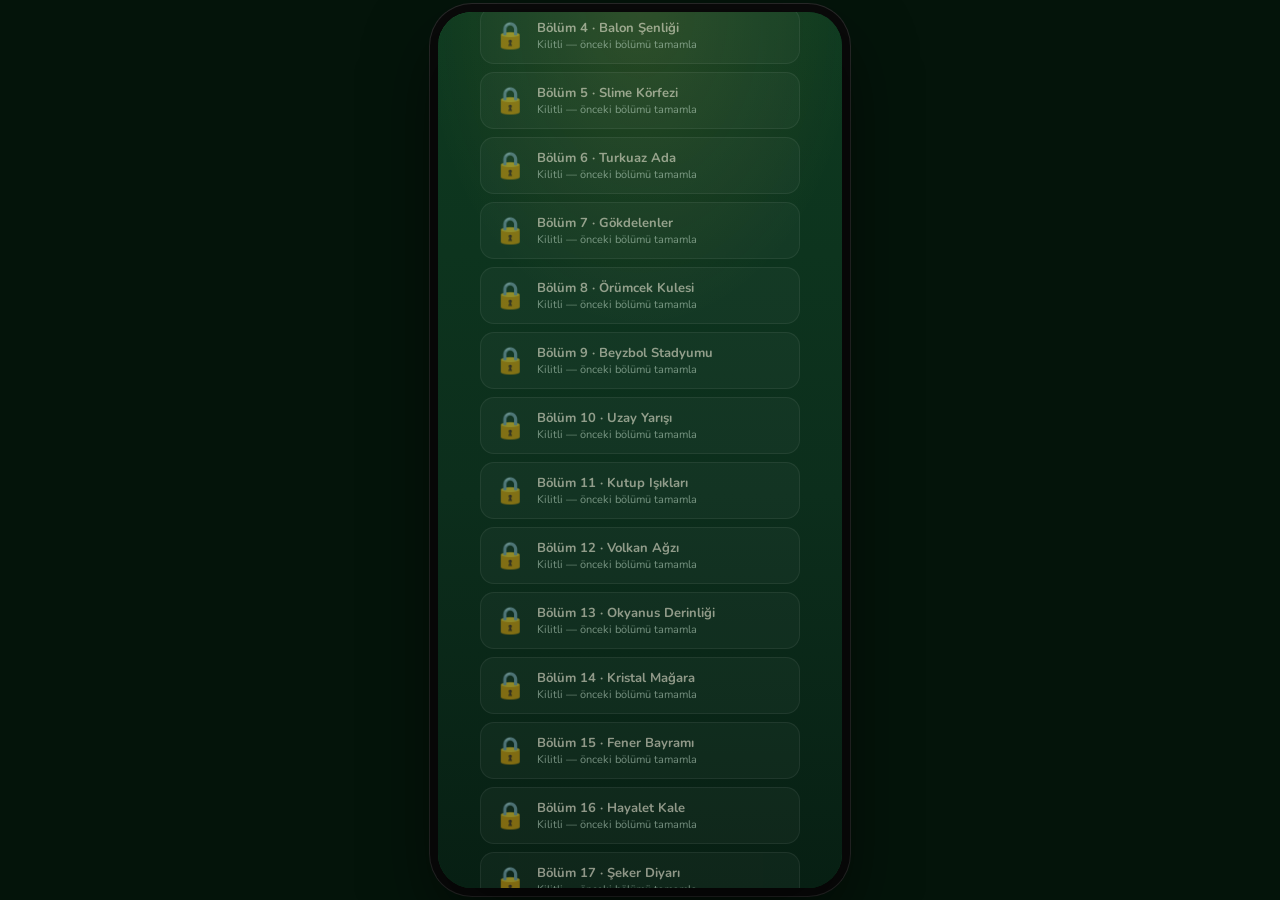
==== commit 1f16f41a: "Add Bölüm 18 · Antik Tapınak (Ancient Jungle Temple) New overgrown ruins theme: weathered stone pill" ====
--- a/trampoline-game/index.html
+++ b/trampoline-game/index.html
@@ -76,7 +76,7 @@
       </li>
       <li>
         <span class="howto-icon">🗺️</span>
-        <span>Bölümü geçince yeni bir tema açılır: Kar Dağı, Çöl Vahası, Balon Şenliği ve Slime Körfezi, Turkuaz Ada, Gökdelenler, Örümcek Kulesi, Beyzbol Stadyumu, Uzay Yarışı, Kutup Işıkları, Volkan Ağzı, Okyanus Derinliği, Kristal Mağara ve Fener Bayramı seni bekliyor. Gökdelenlerde helikoptere binince dokunarak hızlan, pervanelerle bulutları yar! 🚁 Örümcek Kulesi'nde trambolinden zıpladıktan sonra bir örümcek kahraman sana ağ atıp birlikte yükseklere taşır 🕸️ — ama ağda süzülme hızı hızla düşer, bu yüzden tırmanmaya devam etmek için ekrana <b>aralıksız dokunman</b> gerekir; tıklamayı bırakırsan yavaşça düşmeye başlarsın! Beyzbol Stadyumu'nda dev ışık kuleleri ve toprak elmasın üzerinde altın yerine <b>futbol, basketbol ve tenis topu</b> toplarsın ⚽🏀🎾. Uzay Yarışı'nda yıldızların arasında altın yerine <b>kuyruklu yıldız</b> toplarsın ☄️ — her kuyruklu yıldız seni kalıcı olarak <b>daha da hızlandırır</b>, tempo gittikçe artar! Kutup Işıkları'nda gökyüzünde dalgalanan auroralar altında altın yerine <b>kar taneleri</b> ❄️ toplarsın. Volkan Ağzı'nda kaynayan lav gölünün üzerinde altın yerine <b>kor</b> 🔥 toplarsın. Okyanus Derinliği'nde mercanlar arasından yüzeye doğru yüzerken altın yerine <b>inci</b> 🫧 toplarsın. Kristal Mağara'da parlayan kristal kümeleri arasında altın yerine <b>kristal</b> 💎 toplarsın. Fener Bayramı'nda gökyüzünde süzülen kağıt fenerlerin arasında altın yerine <b>fener</b> 🏮 toplarsın. Her bölümde yeni yükseltme kademeleri açılır. Mancınığa ulaşınca ekrana basılı tut, metre yeşildeyken bırak! 🎯 Balonları itip geç 🎈, yapışan slime'ları dokunarak silkele! Uçuş Takviyesi her dokunuşta daha çok slime atar, Yay Gücü ise yükünü hafifletir.</span>
+        <span>Bölümü geçince yeni bir tema açılır: Kar Dağı, Çöl Vahası, Balon Şenliği ve Slime Körfezi, Turkuaz Ada, Gökdelenler, Örümcek Kulesi, Beyzbol Stadyumu, Uzay Yarışı, Kutup Işıkları, Volkan Ağzı, Okyanus Derinliği, Kristal Mağara, Fener Bayramı, Hayalet Kale, Şeker Diyarı ve Antik Tapınak seni bekliyor. Gökdelenlerde helikoptere binince dokunarak hızlan, pervanelerle bulutları yar! 🚁 Örümcek Kulesi'nde trambolinden zıpladıktan sonra bir örümcek kahraman sana ağ atıp birlikte yükseklere taşır 🕸️ — ama ağda süzülme hızı hızla düşer, bu yüzden tırmanmaya devam etmek için ekrana <b>aralıksız dokunman</b> gerekir; tıklamayı bırakırsan yavaşça düşmeye başlarsın! Beyzbol Stadyumu'nda dev ışık kuleleri ve toprak elmasın üzerinde altın yerine <b>futbol, basketbol ve tenis topu</b> toplarsın ⚽🏀🎾. Uzay Yarışı'nda yıldızların arasında altın yerine <b>kuyruklu yıldız</b> toplarsın ☄️ — her kuyruklu yıldız seni kalıcı olarak <b>daha da hızlandırır</b>, tempo gittikçe artar! Kutup Işıkları'nda gökyüzünde dalgalanan auroralar altında altın yerine <b>kar taneleri</b> ❄️ toplarsın. Volkan Ağzı'nda kaynayan lav gölünün üzerinde altın yerine <b>kor</b> 🔥 toplarsın. Okyanus Derinliği'nde mercanlar arasından yüzeye doğru yüzerken altın yerine <b>inci</b> 🫧 toplarsın. Kristal Mağara'da parlayan kristal kümeleri arasında altın yerine <b>kristal</b> 💎 toplarsın. Fener Bayramı'nda gökyüzünde süzülen kağıt fenerlerin arasında altın yerine <b>fener</b> 🏮 toplarsın. Hayalet Kale'de ürkütücü kule siluetleri arasında altın yerine dost canlısı <b>hayalet ışıkları</b> 👻 toplarsın. Şeker Diyarı'nda pastel gökyüzünde altın yerine <b>lolipop</b> 🍭 toplarsın. Antik Tapınak'ta asma kaplı taş sütunlar arasında altın yerine <b>antik heykelcik</b> 🗿 toplarsın. Her bölümde yeni yükseltme kademeleri açılır. Mancınığa ulaşınca ekrana basılı tut, metre yeşildeyken bırak! 🎯 Balonları itip geç 🎈, yapışan slime'ları dokunarak silkele! Uçuş Takviyesi her dokunuşta daha çok slime atar, Yay Gücü ise yükünü hafifletir.</span>
       </li>
       <li>
         <span class="howto-icon">✕</span>
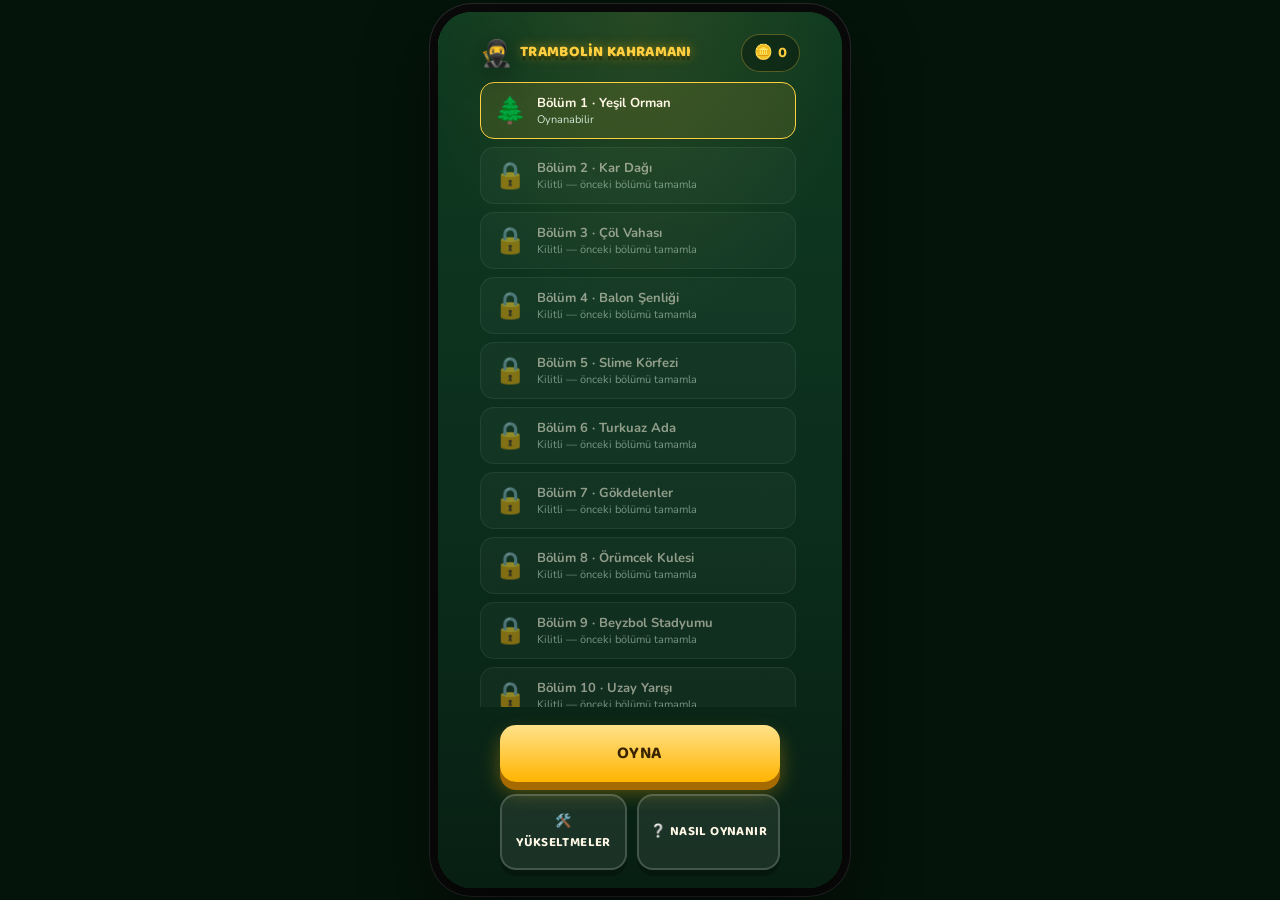
==== commit de172ff8: "Replace slingshot/heli/web upgrades with per-level gold boosts; add WordArt-style prompts - Removed " ====
--- a/trampoline-game/index.html
+++ b/trampoline-game/index.html
@@ -25,6 +25,7 @@
 
   <!-- Ana menü -->
   <section class="screen menu-screen" id="menuScreen" hidden>
+    <div class="wordart-banner upgrade-banner" id="upgradeBanner" hidden><span class="wordart-text">YÜKSELTMELER</span></div>
     <div class="menu-header">
       <div class="menu-header-title">
         <div class="logo-badge tiny">🥷</div>
@@ -76,7 +77,7 @@
       </li>
       <li>
         <span class="howto-icon">🗺️</span>
-        <span>Bölümü geçince yeni bir tema açılır: Kar Dağı, Çöl Vahası, Balon Şenliği ve Slime Körfezi, Turkuaz Ada, Gökdelenler, Örümcek Kulesi, Beyzbol Stadyumu, Uzay Yarışı, Kutup Işıkları, Volkan Ağzı, Okyanus Derinliği, Kristal Mağara, Fener Bayramı, Hayalet Kale, Şeker Diyarı ve Antik Tapınak seni bekliyor. Gökdelenlerde helikoptere binince dokunarak hızlan, pervanelerle bulutları yar! 🚁 Örümcek Kulesi'nde trambolinden zıpladıktan sonra bir örümcek kahraman sana ağ atıp birlikte yükseklere taşır 🕸️ — ama ağda süzülme hızı hızla düşer, bu yüzden tırmanmaya devam etmek için ekrana <b>aralıksız dokunman</b> gerekir; tıklamayı bırakırsan yavaşça düşmeye başlarsın! Beyzbol Stadyumu'nda dev ışık kuleleri ve toprak elmasın üzerinde altın yerine <b>futbol, basketbol ve tenis topu</b> toplarsın ⚽🏀🎾. Uzay Yarışı'nda yıldızların arasında altın yerine <b>kuyruklu yıldız</b> toplarsın ☄️ — her kuyruklu yıldız seni kalıcı olarak <b>daha da hızlandırır</b>, tempo gittikçe artar! Kutup Işıkları'nda gökyüzünde dalgalanan auroralar altında altın yerine <b>kar taneleri</b> ❄️ toplarsın. Volkan Ağzı'nda kaynayan lav gölünün üzerinde altın yerine <b>kor</b> 🔥 toplarsın. Okyanus Derinliği'nde mercanlar arasından yüzeye doğru yüzerken altın yerine <b>inci</b> 🫧 toplarsın. Kristal Mağara'da parlayan kristal kümeleri arasında altın yerine <b>kristal</b> 💎 toplarsın. Fener Bayramı'nda gökyüzünde süzülen kağıt fenerlerin arasında altın yerine <b>fener</b> 🏮 toplarsın. Hayalet Kale'de ürkütücü kule siluetleri arasında altın yerine dost canlısı <b>hayalet ışıkları</b> 👻 toplarsın. Şeker Diyarı'nda pastel gökyüzünde altın yerine <b>lolipop</b> 🍭 toplarsın. Antik Tapınak'ta asma kaplı taş sütunlar arasında altın yerine <b>antik heykelcik</b> 🗿 toplarsın. Her bölümde yeni yükseltme kademeleri açılır. Mancınığa ulaşınca ekrana basılı tut, metre yeşildeyken bırak! 🎯 Balonları itip geç 🎈, yapışan slime'ları dokunarak silkele! Uçuş Takviyesi her dokunuşta daha çok slime atar, Yay Gücü ise yükünü hafifletir.</span>
+        <span>Bölümü geçince yeni bir tema açılır: Kar Dağı, Çöl Vahası, Balon Şenliği ve Slime Körfezi, Turkuaz Ada, Gökdelenler, Örümcek Kulesi, Beyzbol Stadyumu, Uzay Yarışı, Kutup Işıkları, Volkan Ağzı, Okyanus Derinliği, Kristal Mağara, Fener Bayramı, Hayalet Kale, Şeker Diyarı ve Antik Tapınak seni bekliyor. Gökdelenlerde helikoptere binince dokunarak hızlan, pervanelerle bulutları yar! 🚁 Örümcek Kulesi'nde trambolinden zıpladıktan sonra bir örümcek kahraman sana ağ atıp birlikte yükseklere taşır 🕸️ — ama ağda süzülme hızı hızla düşer, bu yüzden tırmanmaya devam etmek için ekrana <b>aralıksız dokunman</b> gerekir; tıklamayı bırakırsan yavaşça düşmeye başlarsın! Beyzbol Stadyumu'nda dev ışık kuleleri ve toprak elmasın üzerinde altın yerine <b>futbol, basketbol ve tenis topu</b> toplarsın ⚽🏀🎾. Uzay Yarışı'nda yıldızların arasında altın yerine <b>kuyruklu yıldız</b> toplarsın ☄️ — her kuyruklu yıldız seni kalıcı olarak <b>daha da hızlandırır</b>, tempo gittikçe artar! Kutup Işıkları'nda gökyüzünde dalgalanan auroralar altında altın yerine <b>kar taneleri</b> ❄️ toplarsın. Volkan Ağzı'nda kaynayan lav gölünün üzerinde altın yerine <b>kor</b> 🔥 toplarsın. Okyanus Derinliği'nde mercanlar arasından yüzeye doğru yüzerken altın yerine <b>inci</b> 🫧 toplarsın. Kristal Mağara'da parlayan kristal kümeleri arasında altın yerine <b>kristal</b> 💎 toplarsın. Fener Bayramı'nda gökyüzünde süzülen kağıt fenerlerin arasında altın yerine <b>fener</b> 🏮 toplarsın. Hayalet Kale'de ürkütücü kule siluetleri arasında altın yerine dost canlısı <b>hayalet ışıkları</b> 👻 toplarsın. Şeker Diyarı'nda pastel gökyüzünde altın yerine <b>lolipop</b> 🍭 toplarsın. Antik Tapınak'ta asma kaplı taş sütunlar arasında altın yerine <b>antik heykelcik</b> 🗿 toplarsın. Her bölümde yeni yükseltme kademeleri açılır. Mancınığa, helikoptere ve ağ kulesine ilk girdiğinde birkaç altına o bölüme özel bir takviye teklif edilir — ister al, ister geç! Mancınığa ulaşınca ekrana basılı tut, metre yeşildeyken bırak! 🎯 Balonları itip geç 🎈, yapışan slime'ları dokunarak silkele! Uçuş Takviyesi her dokunuşta daha çok slime atar, Yay Gücü ise yükünü hafifletir.</span>
       </li>
       <li>
         <span class="howto-icon">✕</span>
@@ -98,6 +99,18 @@
 
     <div class="menu-buttons">
       <button class="btn btn-secondary" id="shopBackBtn">GERİ</button>
+    </div>
+  </section>
+
+  <!-- Bölüme özel tek seferlik takviye teklifi (mancınık / helikopter / ağ) -->
+  <section class="screen boost-screen" id="boostScreen" hidden>
+    <div class="logo-badge" id="boostIcon">🎯</div>
+    <h2 class="howto-title" id="boostTitle">Mancınık Kuvveti</h2>
+    <p class="boost-desc" id="boostDesc">Fırlatma metresinde yeşil bölge genişler.</p>
+    <div class="gold-badge large" id="boostGold"><span class="coin-dot">🪙</span><span id="boostGoldAmount">0</span></div>
+    <div class="menu-buttons">
+      <button class="btn btn-primary" id="boostYesBtn">Evet, Al! (<span id="boostCostLabel">20</span> 🪙)</button>
+      <button class="btn btn-secondary" id="boostNoBtn">Hayır, Geç</button>
     </div>
   </section>
 
@@ -140,6 +153,7 @@
     <div class="sling-meter-hint">Basılı tut, yeşilde bırak!</div>
   </div>
   <div class="sling-result" id="slingResult" hidden></div>
+  <div class="wordart-banner sling-hold-banner" id="slingHoldBanner" hidden><span class="wordart-text">BASILI TUT!</span></div>
 
   <!-- Bölüm tamamlandı ekranı -->
   <section class="screen complete-screen" id="completeScreen" hidden>
--- a/trampoline-game/style.css
+++ b/trampoline-game/style.css
@@ -289,6 +289,7 @@
 }
 .btn:active { transform: scale(0.96); }
 .btn:focus-visible { outline: 3px solid #9be8ff; outline-offset: 2px; }
+.btn:disabled { opacity: 0.45; cursor: not-allowed; transform: none; }
 
 .btn-lg {
   font-size: 20px;
@@ -583,6 +584,21 @@
 .upgrade-card.locked { opacity: 0.55; }
 .howto-screen { justify-content: flex-start; overflow-y: auto; }
 
+/* Main menu: now 18+ levels, so only the level list scrolls — header and
+   buttons stay put, same pattern as the upgrades screen. */
+.menu-screen {
+  justify-content: flex-start;
+  padding-top: 22px;
+  padding-bottom: 18px;
+  gap: 10px;
+}
+.menu-screen .level-list {
+  flex: 1 1 0;
+  min-height: 0;
+  overflow-y: auto;
+  padding-right: 4px;
+}
+
 .hud-actions {
   display: flex;
   flex-wrap: wrap;
@@ -696,6 +712,73 @@
   text-shadow: 0 3px 10px rgba(0, 0, 0, 0.7);
 }
 
+/* Bölüme özel takviye teklif ekranı */
+.boost-desc {
+  margin: 0;
+  max-width: 300px;
+  font-size: 14px;
+  color: var(--muted);
+  line-height: 1.4;
+}
+
+/* Big, playful "WordArt"-style banner: a bold gradient-filled pop-in that
+   bounces once then fades, on a soft dark pill so it stays legible over any
+   background — used for the slingshot's hold prompt and the upgrade nudge
+   after an unfinished run. */
+.wordart-banner {
+  position: absolute;
+  left: 50%;
+  top: 36%;
+  z-index: 6;
+  pointer-events: none;
+  text-align: center;
+  white-space: nowrap;
+  padding: 10px 22px;
+  border-radius: 18px;
+  background-color: rgba(4, 16, 10, 0.75);
+  box-shadow: 0 10px 24px rgba(0, 0, 0, 0.4);
+  opacity: 0;
+  animation: wordart-pop 2.2s ease-in-out forwards;
+}
+
+.wordart-banner .wordart-text {
+  display: inline-block;
+  font-family: 'Baloo 2', sans-serif;
+  font-weight: 800;
+  font-size: 32px;
+  letter-spacing: 0.03em;
+  background: linear-gradient(120deg, #fff066, #ff6fae, #6fd6ff, #fff066);
+  background-size: 300% 300%;
+  -webkit-background-clip: text;
+  background-clip: text;
+  color: transparent;
+  -webkit-text-stroke: 2px rgba(40, 14, 0, 0.8);
+  filter: drop-shadow(0 3px 0 rgba(0, 0, 0, 0.4));
+  animation: wordart-shine 2.2s linear infinite;
+}
+
+.wordart-banner.upgrade-banner { top: 42%; }
+.wordart-banner.upgrade-banner .wordart-text { font-size: 28px; }
+.wordart-banner.sling-hold-banner { top: 18%; }
+.wordart-banner.sling-hold-banner .wordart-text { font-size: 34px; }
+
+@keyframes wordart-pop {
+  0% { opacity: 0; transform: translate(-50%, -50%) rotate(-10deg) scale(0.3); }
+  16% { opacity: 1; transform: translate(-50%, -50%) rotate(4deg) scale(1.18); }
+  28% { transform: translate(-50%, -50%) rotate(-3deg) scale(1); }
+  78% { opacity: 1; transform: translate(-50%, -50%) rotate(-2deg) scale(1); }
+  100% { opacity: 0; transform: translate(-50%, -50%) rotate(2deg) scale(0.85); }
+}
+
+@keyframes wordart-shine {
+  0% { background-position: 0% 50%; }
+  100% { background-position: 300% 50%; }
+}
+
+@media (prefers-reduced-motion: reduce) {
+  .wordart-banner { animation-duration: 0.01ms !important; }
+}
+
 .screen.shop-overlay {
   background: rgba(5, 22, 13, 0.88);
 }
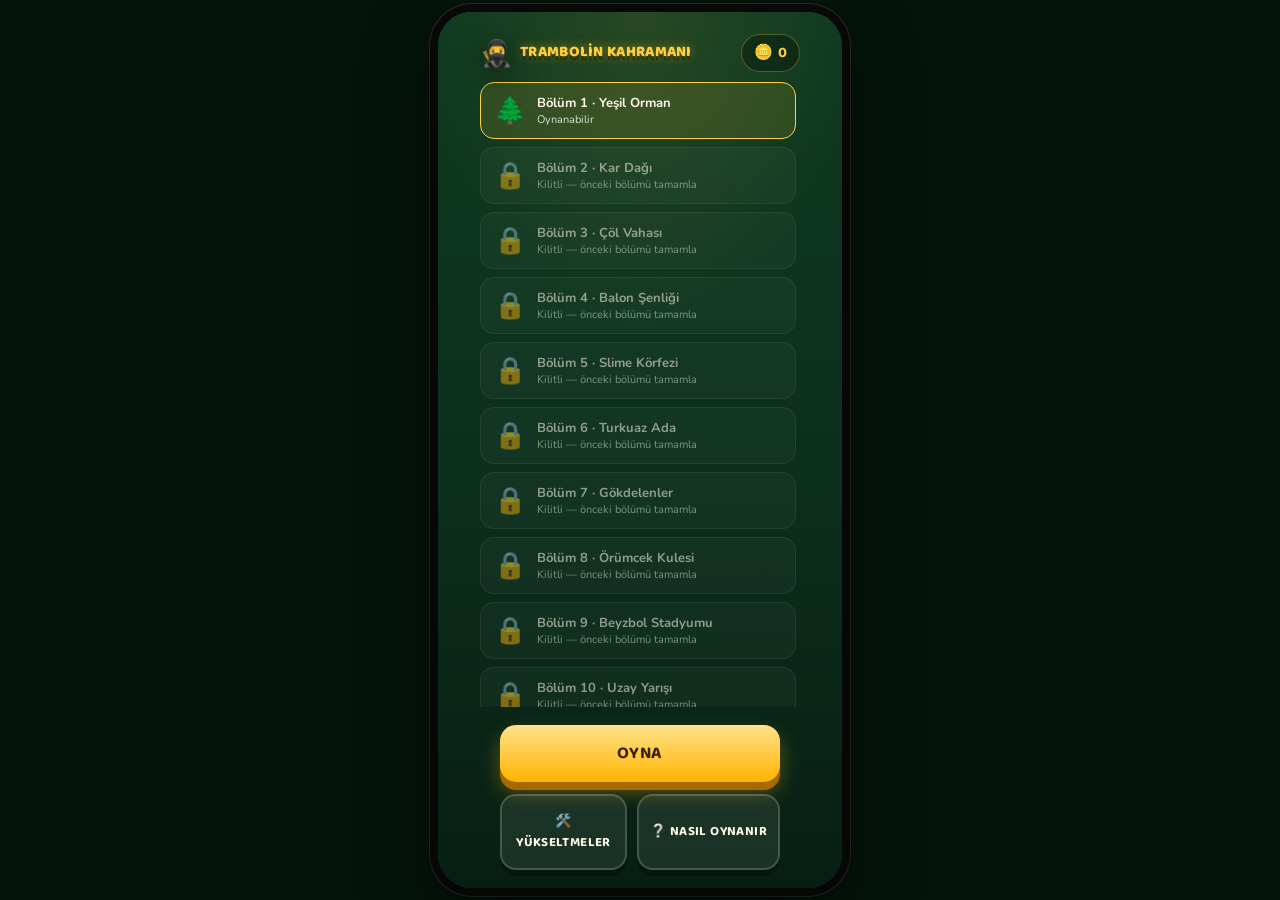
==== commit eb1388c4: "Nudge toward upgrades mid-run, and boost gold frequency across all levels - While actively playing, " ====
--- a/trampoline-game/index.html
+++ b/trampoline-game/index.html
@@ -133,7 +133,13 @@
         <div class="chip-col right" id="chipsRight"></div>
       </div>
       <div class="hud-actions">
-        <button class="hud-shop-btn" id="hudShopBtn">🛠️ Yükseltmeler</button>
+        <div class="hud-shop-wrap" id="hudShopWrap">
+          <div class="shop-hint" id="hudShopHint" hidden>
+            <span class="shop-hint-arrow">⬆️</span>
+            <span class="shop-hint-text">Yükseltme yap!</span>
+          </div>
+          <button class="hud-shop-btn" id="hudShopBtn">🛠️ Yükseltmeler</button>
+        </div>
         <button class="hud-shop-btn" id="hudRestartBtn">🔄 Yeniden Başlat</button>
         <button class="hud-shop-btn hud-quit-btn" id="hudQuitBtn">✕ Bölümü Bitir</button>
       </div>
@@ -154,6 +160,7 @@
   </div>
   <div class="sling-result" id="slingResult" hidden></div>
   <div class="wordart-banner sling-hold-banner" id="slingHoldBanner" hidden><span class="wordart-text">BASILI TUT!</span></div>
+  <div class="wordart-banner ingame-upgrade-banner" id="ingameUpgradeBanner" hidden><span class="wordart-text">YÜKSELTMELER</span></div>
 
   <!-- Bölüm tamamlandı ekranı -->
   <section class="screen complete-screen" id="completeScreen" hidden>
--- a/trampoline-game/style.css
+++ b/trampoline-game/style.css
@@ -604,6 +604,11 @@
   flex-wrap: wrap;
   justify-content: center;
   gap: 8px;
+}
+
+.hud-shop-wrap {
+  position: relative;
+  display: inline-flex;
 }
 
 .hud-shop-btn {
@@ -761,6 +766,8 @@
 .wordart-banner.upgrade-banner .wordart-text { font-size: 28px; }
 .wordart-banner.sling-hold-banner { top: 18%; }
 .wordart-banner.sling-hold-banner .wordart-text { font-size: 34px; }
+.wordart-banner.ingame-upgrade-banner { top: 20%; }
+.wordart-banner.ingame-upgrade-banner .wordart-text { font-size: 28px; }
 
 @keyframes wordart-pop {
   0% { opacity: 0; transform: translate(-50%, -50%) rotate(-10deg) scale(0.3); }
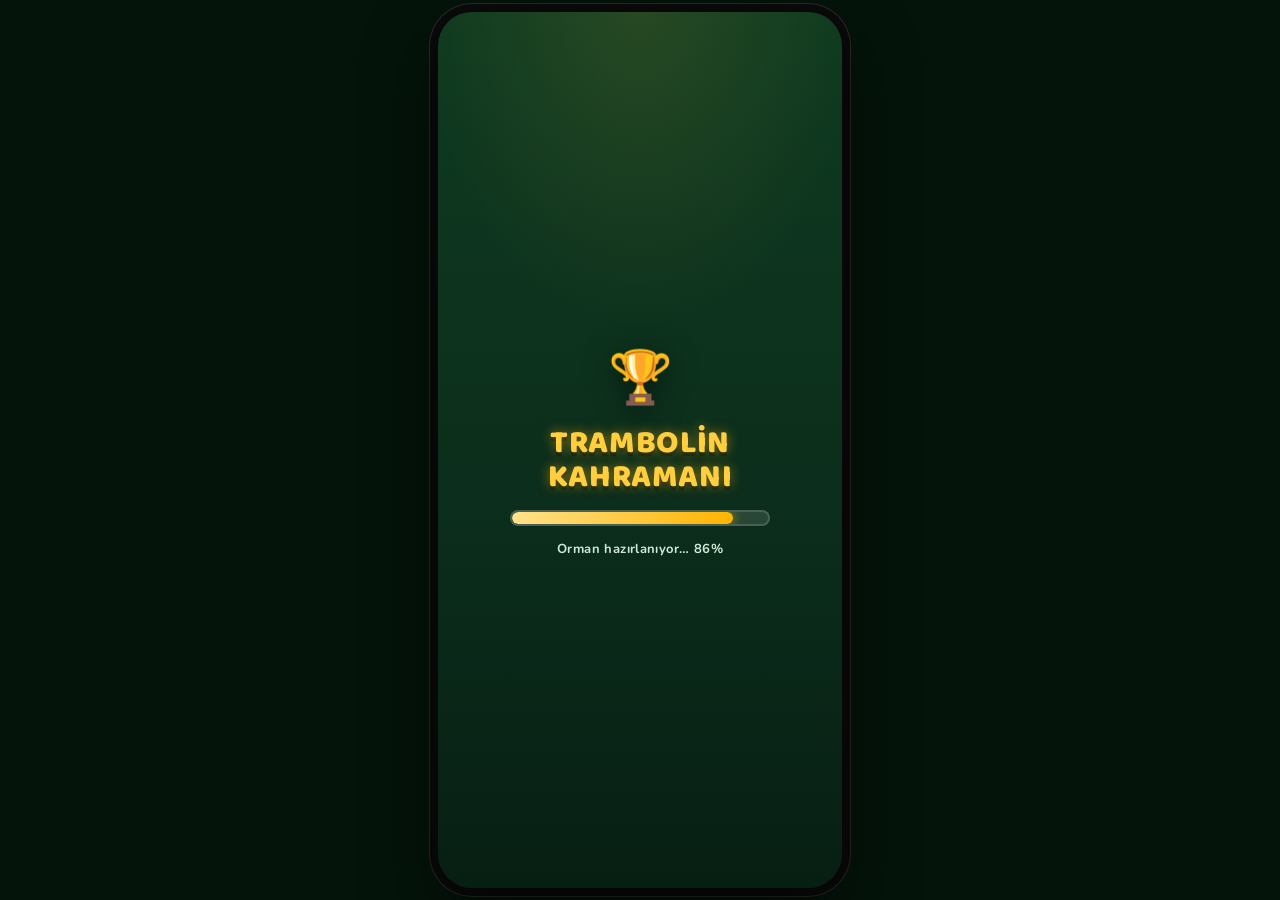
==== commit a8c09d16: "Add 3 more levels: Bulut Krallığı, Çiçek Bahçesi, Korsan Adası Each gets its own palette, parallax d" ====
--- a/trampoline-game/index.html
+++ b/trampoline-game/index.html
@@ -77,7 +77,7 @@
       </li>
       <li>
         <span class="howto-icon">🗺️</span>
-        <span>Bölümü geçince yeni bir tema açılır: Kar Dağı, Çöl Vahası, Balon Şenliği ve Slime Körfezi, Turkuaz Ada, Gökdelenler, Örümcek Kulesi, Beyzbol Stadyumu, Uzay Yarışı, Kutup Işıkları, Volkan Ağzı, Okyanus Derinliği, Kristal Mağara, Fener Bayramı, Hayalet Kale, Şeker Diyarı ve Antik Tapınak seni bekliyor. Gökdelenlerde helikoptere binince dokunarak hızlan, pervanelerle bulutları yar! 🚁 Örümcek Kulesi'nde trambolinden zıpladıktan sonra bir örümcek kahraman sana ağ atıp birlikte yükseklere taşır 🕸️ — ama ağda süzülme hızı hızla düşer, bu yüzden tırmanmaya devam etmek için ekrana <b>aralıksız dokunman</b> gerekir; tıklamayı bırakırsan yavaşça düşmeye başlarsın! Beyzbol Stadyumu'nda dev ışık kuleleri ve toprak elmasın üzerinde altın yerine <b>futbol, basketbol ve tenis topu</b> toplarsın ⚽🏀🎾. Uzay Yarışı'nda yıldızların arasında altın yerine <b>kuyruklu yıldız</b> toplarsın ☄️ — her kuyruklu yıldız seni kalıcı olarak <b>daha da hızlandırır</b>, tempo gittikçe artar! Kutup Işıkları'nda gökyüzünde dalgalanan auroralar altında altın yerine <b>kar taneleri</b> ❄️ toplarsın. Volkan Ağzı'nda kaynayan lav gölünün üzerinde altın yerine <b>kor</b> 🔥 toplarsın. Okyanus Derinliği'nde mercanlar arasından yüzeye doğru yüzerken altın yerine <b>inci</b> 🫧 toplarsın. Kristal Mağara'da parlayan kristal kümeleri arasında altın yerine <b>kristal</b> 💎 toplarsın. Fener Bayramı'nda gökyüzünde süzülen kağıt fenerlerin arasında altın yerine <b>fener</b> 🏮 toplarsın. Hayalet Kale'de ürkütücü kule siluetleri arasında altın yerine dost canlısı <b>hayalet ışıkları</b> 👻 toplarsın. Şeker Diyarı'nda pastel gökyüzünde altın yerine <b>lolipop</b> 🍭 toplarsın. Antik Tapınak'ta asma kaplı taş sütunlar arasında altın yerine <b>antik heykelcik</b> 🗿 toplarsın. Her bölümde yeni yükseltme kademeleri açılır. Mancınığa, helikoptere ve ağ kulesine ilk girdiğinde birkaç altına o bölüme özel bir takviye teklif edilir — ister al, ister geç! Mancınığa ulaşınca ekrana basılı tut, metre yeşildeyken bırak! 🎯 Balonları itip geç 🎈, yapışan slime'ları dokunarak silkele! Uçuş Takviyesi her dokunuşta daha çok slime atar, Yay Gücü ise yükünü hafifletir.</span>
+        <span>Bölümü geçince yeni bir tema açılır: Kar Dağı, Çöl Vahası, Balon Şenliği ve Slime Körfezi, Turkuaz Ada, Gökdelenler, Örümcek Kulesi, Beyzbol Stadyumu, Uzay Yarışı, Kutup Işıkları, Volkan Ağzı, Okyanus Derinliği, Kristal Mağara, Fener Bayramı, Hayalet Kale, Şeker Diyarı, Antik Tapınak, Bulut Krallığı, Çiçek Bahçesi ve Korsan Adası seni bekliyor. Gökdelenlerde helikoptere binince dokunarak hızlan, pervanelerle bulutları yar! 🚁 Örümcek Kulesi'nde trambolinden zıpladıktan sonra bir örümcek kahraman sana ağ atıp birlikte yükseklere taşır 🕸️ — ama ağda süzülme hızı hızla düşer, bu yüzden tırmanmaya devam etmek için ekrana <b>aralıksız dokunman</b> gerekir; tıklamayı bırakırsan yavaşça düşmeye başlarsın! Beyzbol Stadyumu'nda dev ışık kuleleri ve toprak elmasın üzerinde altın yerine <b>futbol, basketbol ve tenis topu</b> toplarsın ⚽🏀🎾. Uzay Yarışı'nda yıldızların arasında altın yerine <b>kuyruklu yıldız</b> toplarsın ☄️ — her kuyruklu yıldız seni kalıcı olarak <b>daha da hızlandırır</b>, tempo gittikçe artar! Kutup Işıkları'nda gökyüzünde dalgalanan auroralar altında altın yerine <b>kar taneleri</b> ❄️ toplarsın. Volkan Ağzı'nda kaynayan lav gölünün üzerinde altın yerine <b>kor</b> 🔥 toplarsın. Okyanus Derinliği'nde mercanlar arasından yüzeye doğru yüzerken altın yerine <b>inci</b> 🫧 toplarsın. Kristal Mağara'da parlayan kristal kümeleri arasında altın yerine <b>kristal</b> 💎 toplarsın. Fener Bayramı'nda gökyüzünde süzülen kağıt fenerlerin arasında altın yerine <b>fener</b> 🏮 toplarsın. Hayalet Kale'de ürkütücü kule siluetleri arasında altın yerine dost canlısı <b>hayalet ışıkları</b> 👻 toplarsın. Şeker Diyarı'nda pastel gökyüzünde altın yerine <b>lolipop</b> 🍭 toplarsın. Antik Tapınak'ta asma kaplı taş sütunlar arasında altın yerine <b>antik heykelcik</b> 🗿 toplarsın. Bulut Krallığı'nda pastel bulut adaları arasında altın yerine <b>gökkuşağı</b> 🌈 toplarsın. Çiçek Bahçesi'nde dev çiçekler arasında altın yerine <b>kelebek</b> 🦋 toplarsın. Korsan Adası'nda palmiye ve gemi enkazları arasında altın yerine <b>hazine</b> 💰 toplarsın. Her bölümde yeni yükseltme kademeleri açılır. Mancınığa, helikoptere ve ağ kulesine ilk girdiğinde birkaç altına o bölüme özel bir takviye teklif edilir — ister al, ister geç! Mancınığa ulaşınca ekrana basılı tut, metre yeşildeyken bırak! 🎯 Balonları itip geç 🎈, yapışan slime'ları dokunarak silkele! Uçuş Takviyesi her dokunuşta daha çok slime atar, Yay Gücü ise yükünü hafifletir.</span>
       </li>
       <li>
         <span class="howto-icon">✕</span>
